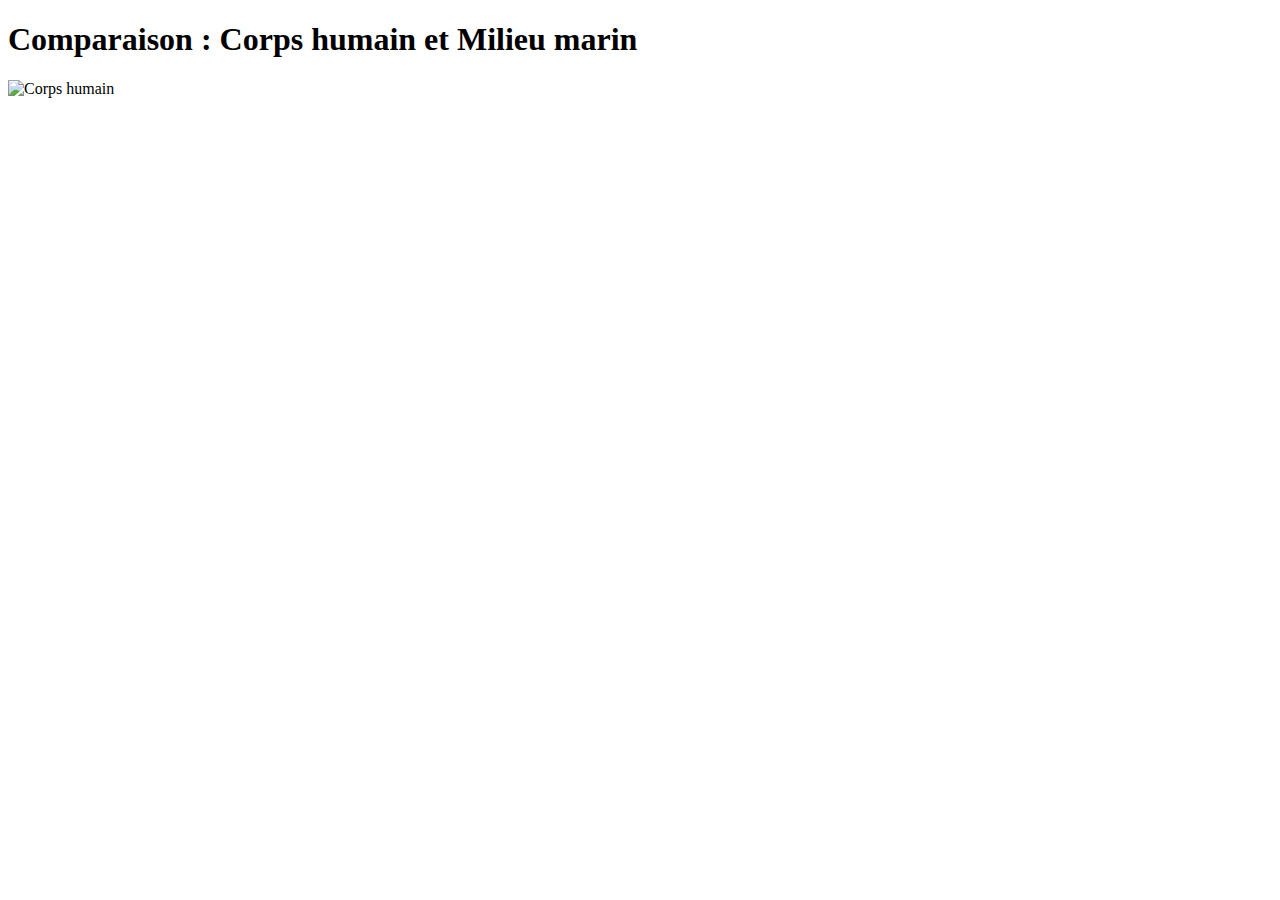
==== index.html @ b7ba4fa4 "Ajout de la page corps et début de l'implémentation en js" ====
<!DOCTYPE html>
<html lang="fr">
<head>
    <meta charset="UTF-8">
    <meta name="viewport" content="width=device-width, initial-scale=1.0">
    <title>Comparaison Corps Humain & Milieu Marin</title>
    <link rel="stylesheet" href="styles.css">
</head>
<body>
    <div class="container">
        <h1>Comparaison : Corps humain et Milieu marin</h1>
        <div class="human-body">
            <!-- L'image du corps humain -->
            <img src="corps-humain.png" alt="Corps humain" class="body-image">
            
            <!-- Les points interactifs -->
            <div class="point" id="lungs" style="top: 30%; left: 45%;" data-info="Les poumons sont comme les coraux ou le plancton : ils filtrent et nourrissent."></div>
            <div class="point" id="heart" style="top: 50%; left: 50%;" data-info="Le cœur et le système sanguin fonctionnent comme les pompes thermohalines, en circulation constante."></div>
            <div class="point" id="buttocks" style="top: 80%; left: 48%;" data-info="Les fesses représentent le continent plastique : stockage, souvent non-désiré."></div>
        </div>
    </div>

    <!-- Le conteneur du pop-up -->
    <div id="popup" class="popup hidden"></div>

    <script src="script.js"></script>
</body>
</html>
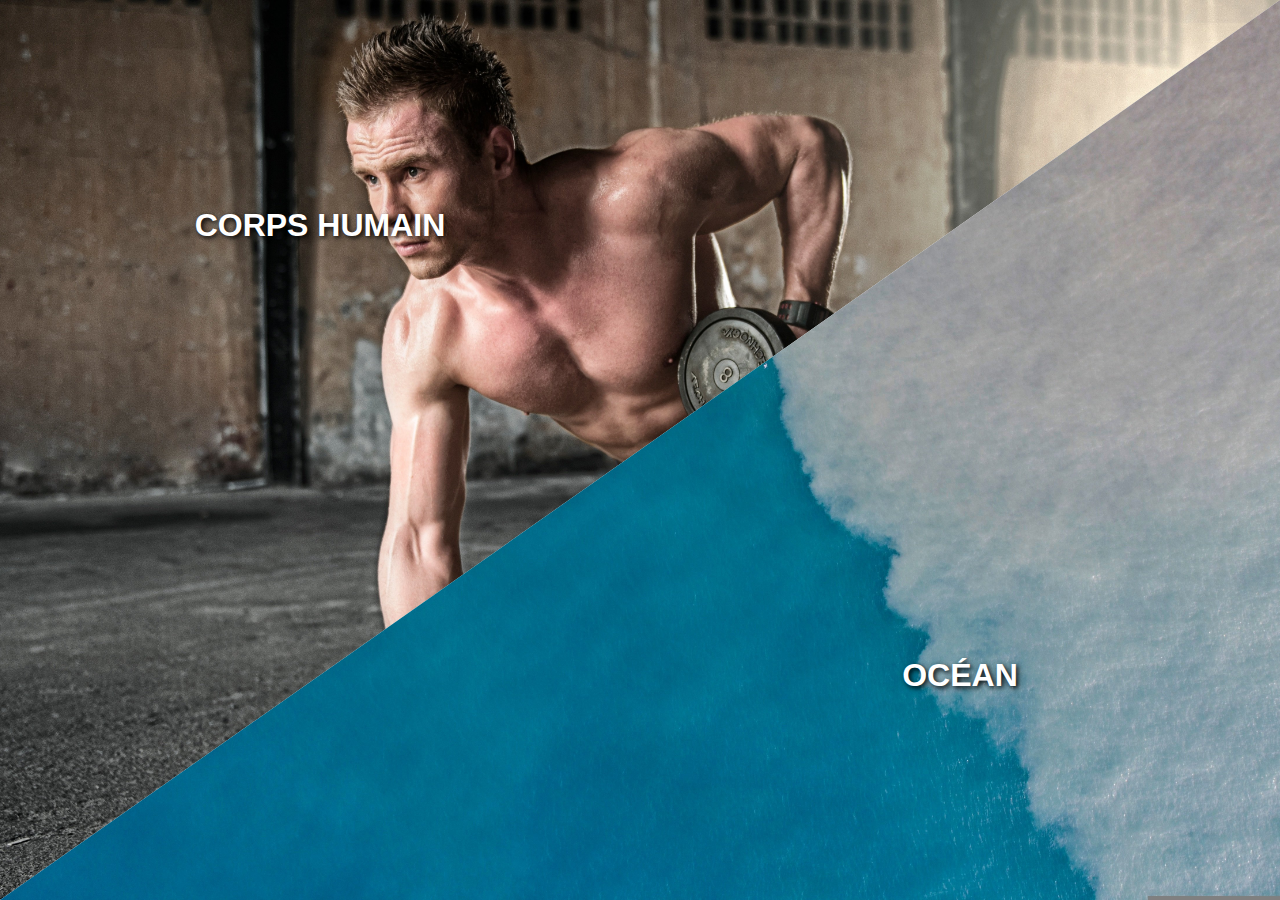
==== commit 3edffbe8: "Ajout de la page d'accueil et modification de la page corps.html" ====
--- a/index.html
+++ b/index.html
@@ -3,26 +3,21 @@
 <head>
     <meta charset="UTF-8">
     <meta name="viewport" content="width=device-width, initial-scale=1.0">
-    <title>Comparaison Corps Humain & Milieu Marin</title>
-    <link rel="stylesheet" href="styles.css">
+    <link rel="stylesheet" href="css/styleAccueil.css">
+    <title>Page Cliquable</title>
 </head>
 <body>
     <div class="container">
-        <h1>Comparaison : Corps humain et Milieu marin</h1>
-        <div class="human-body">
-            <!-- L'image du corps humain -->
-            <img src="corps-humain.png" alt="Corps humain" class="body-image">
-            
-            <!-- Les points interactifs -->
-            <div class="point" id="lungs" style="top: 30%; left: 45%;" data-info="Les poumons sont comme les coraux ou le plancton : ils filtrent et nourrissent."></div>
-            <div class="point" id="heart" style="top: 50%; left: 50%;" data-info="Le cœur et le système sanguin fonctionnent comme les pompes thermohalines, en circulation constante."></div>
-            <div class="point" id="buttocks" style="top: 80%; left: 48%;" data-info="Les fesses représentent le continent plastique : stockage, souvent non-désiré."></div>
+        <!-- Moitié "Terre" -->
+        <div class="half top" id="topHalf" onclick="expandAndRedirect('corps.html', 'top')">
+            <div class="text terre">CORPS HUMAIN</div>
+        </div>
+        <!-- Moitié "Mer" -->
+        <div class="half bottom" id="bottomHalf" onclick="expandAndRedirect('page_mer.html', 'bottom')">
+            <div class="text mer">OCÉAN</div>
         </div>
     </div>
 
-    <!-- Le conteneur du pop-up -->
-    <div id="popup" class="popup hidden"></div>
-
-    <script src="script.js"></script>
+    <script src="js/hjs.js"></script>
 </body>
 </html>
--- a/css/styleAccueil.css
+++ b/css/styleAccueil.css
@@ -0,0 +1,64 @@
+body {
+    margin: 0;
+    height: 100vh;
+    overflow: hidden;
+}
+
+.container {
+    position: relative;
+    width: 100vw;
+    height: 100vh;
+}
+
+.half {
+    position: absolute;
+    width: 100%;
+    height: 100%;
+    clip-path: polygon(0 0, 100% 0, 0 100%); /* Initial clip-path */
+    background-size: cover;
+    background-position: center;
+    cursor: pointer;
+    transition: all 0.2 ease-in-out; /* Transition fluide pour tous les changements */
+}
+
+.top {
+    background-image: url('../img/homme.jpg'); /* Remplacez par le chemin de l'image pour "Terre" */
+}
+
+.bottom {
+    clip-path: polygon(100% 0, 100% 100%, 0 100%);
+    background-image: url('../img/backgroundOcean.jpg'); /* Remplacez par le chemin de l'image pour "Mer" */
+}
+
+.text {
+    position: absolute;
+    font-family: Arial, sans-serif;
+    font-size: 2rem;
+    font-weight: bold;
+    color: white;
+    text-shadow: 2px 2px 5px black;
+}
+
+.text.terre {
+    top: 25%;
+    left: 25%;
+    transform: translate(-50%, -50%);
+}
+
+.text.mer {
+    bottom: 25%;
+    right: 25%;
+    transform: translate(50%, 50%);
+}
+
+/* Classes pour l'animation */
+.expand {
+    transform: scale(1.1); /* Légère augmentation */
+    z-index: 10; /* Placer au-dessus de l'autre */
+    opacity: 1;
+}
+
+.final-expand {
+    transform: scale(2); /* Agrandissement complet */
+    opacity: 1;
+}
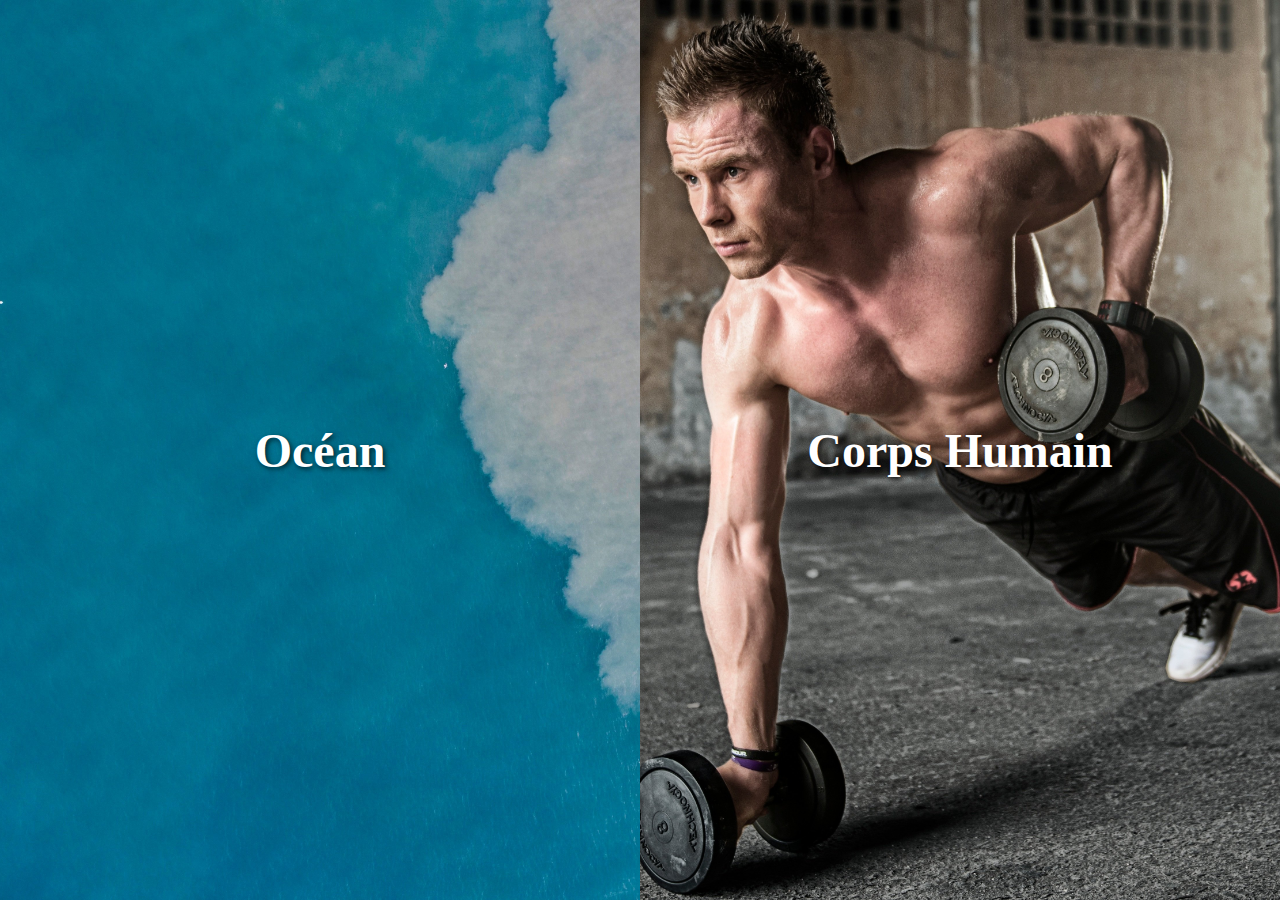
==== commit 05e8105c: "Ajout de la page océan et mise en place du style" ====
--- a/index.html
+++ b/index.html
@@ -8,15 +8,16 @@
 </head>
 <body>
     <div class="container">
-        <!-- Moitié "Terre" -->
-        <div class="half top" id="topHalf" onclick="expandAndRedirect('corps.html', 'top')">
-            <div class="text terre">CORPS HUMAIN</div>
+        <div class="image image-1" id="img1">
+            <img src="img/backgroundOcean.jpg" alt="Image 1">
+            <div class="text">Océan</div>
         </div>
-        <!-- Moitié "Mer" -->
-        <div class="half bottom" id="bottomHalf" onclick="expandAndRedirect('page_mer.html', 'bottom')">
-            <div class="text mer">OCÉAN</div>
+        <div class="image image-2" id="img2">
+            <img src="img/homme.jpg" alt="Image 2">
+            <div class="text">Corps Humain</div>
         </div>
     </div>
+    
 
     <script src="js/hjs.js"></script>
 </body>
--- a/css/styleAccueil.css
+++ b/css/styleAccueil.css
@@ -1,64 +1,58 @@
-body {
+body, html {
     margin: 0;
-    height: 100vh;
+    padding: 0;
+    height: 100%;
+    width: 100%;
     overflow: hidden;
 }
 
 .container {
     position: relative;
+    width: 100%;
+    height: 100%;
+    display: flex;
+    flex-direction: row;
+}
+
+.image {
+    position: absolute;
+    width: 50%;
+    height: 100%;
+    object-fit: cover;
+    transition: all 1s ease;
+    cursor: pointer;
+    clip-path: polygon(100% 0, 0% 0%, 0% 100%, 100% 100%);
+}
+
+.image-1 {
+    left: 0;
+}
+
+.image-2 {
+    right: 0;
+}
+
+.full-screen {
     width: 100vw;
     height: 100vh;
+    clip-path: none;
+    z-index: 10;
 }
 
-.half {
-    position: absolute;
+img {
     width: 100%;
     height: 100%;
-    clip-path: polygon(0 0, 100% 0, 0 100%); /* Initial clip-path */
-    background-size: cover;
-    background-position: center;
-    cursor: pointer;
-    transition: all 0.2 ease-in-out; /* Transition fluide pour tous les changements */
+    object-fit: cover;
 }
 
-.top {
-    background-image: url('../img/homme.jpg'); /* Remplacez par le chemin de l'image pour "Terre" */
-}
-
-.bottom {
-    clip-path: polygon(100% 0, 100% 100%, 0 100%);
-    background-image: url('../img/backgroundOcean.jpg'); /* Remplacez par le chemin de l'image pour "Mer" */
-}
-
+/* Style pour les textes */
 .text {
     position: absolute;
-    font-family: Arial, sans-serif;
-    font-size: 2rem;
+    top: 50%;
+    left: 50%;
+    transform: translate(-50%, -50%);
+    font-size: 3rem;
     font-weight: bold;
     color: white;
-    text-shadow: 2px 2px 5px black;
-}
-
-.text.terre {
-    top: 25%;
-    left: 25%;
-    transform: translate(-50%, -50%);
-}
-
-.text.mer {
-    bottom: 25%;
-    right: 25%;
-    transform: translate(50%, 50%);
-}
-
-/* Classes pour l'animation */
-.expand {
-    transform: scale(1.1); /* Légère augmentation */
-    z-index: 10; /* Placer au-dessus de l'autre */
-    opacity: 1;
-}
-
-.final-expand {
-    transform: scale(2); /* Agrandissement complet */
-    opacity: 1;
-}
+    text-shadow: 2px 2px 5px rgba(0, 0, 0, 0.7);
+}